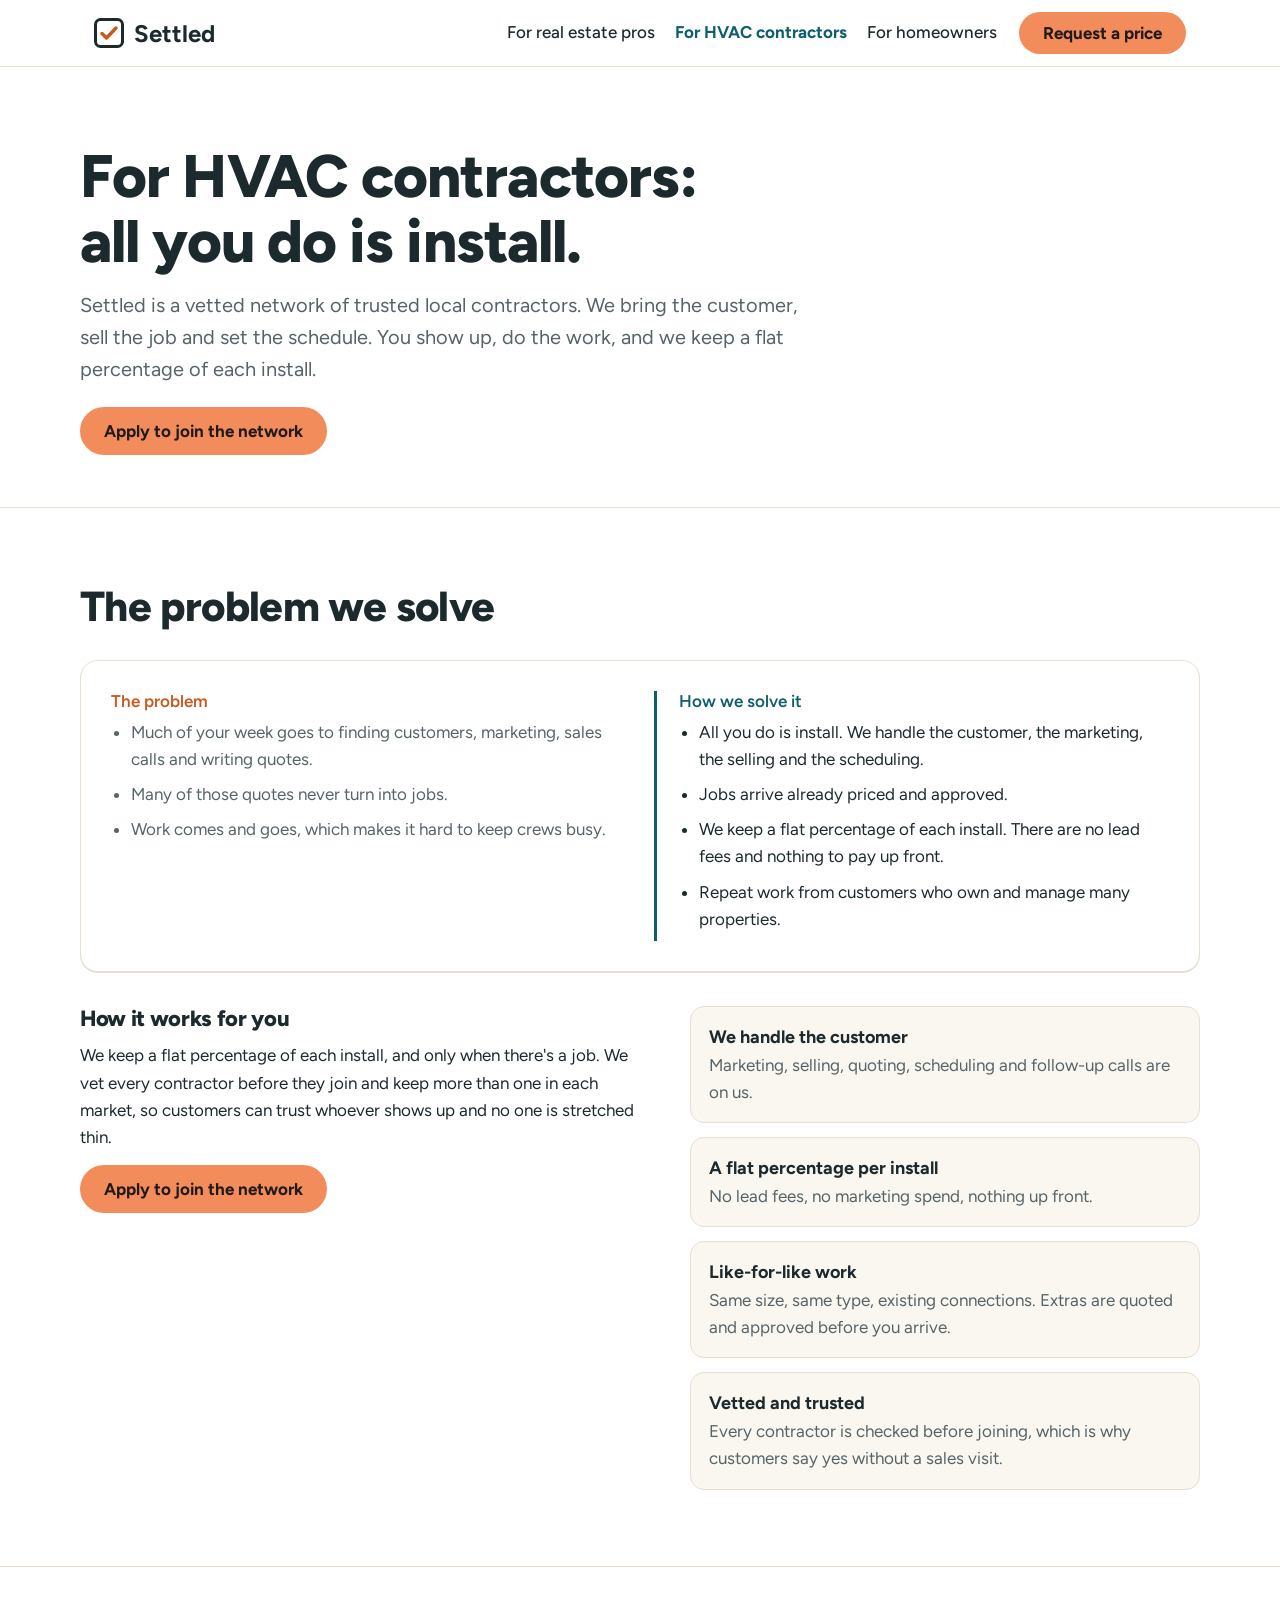
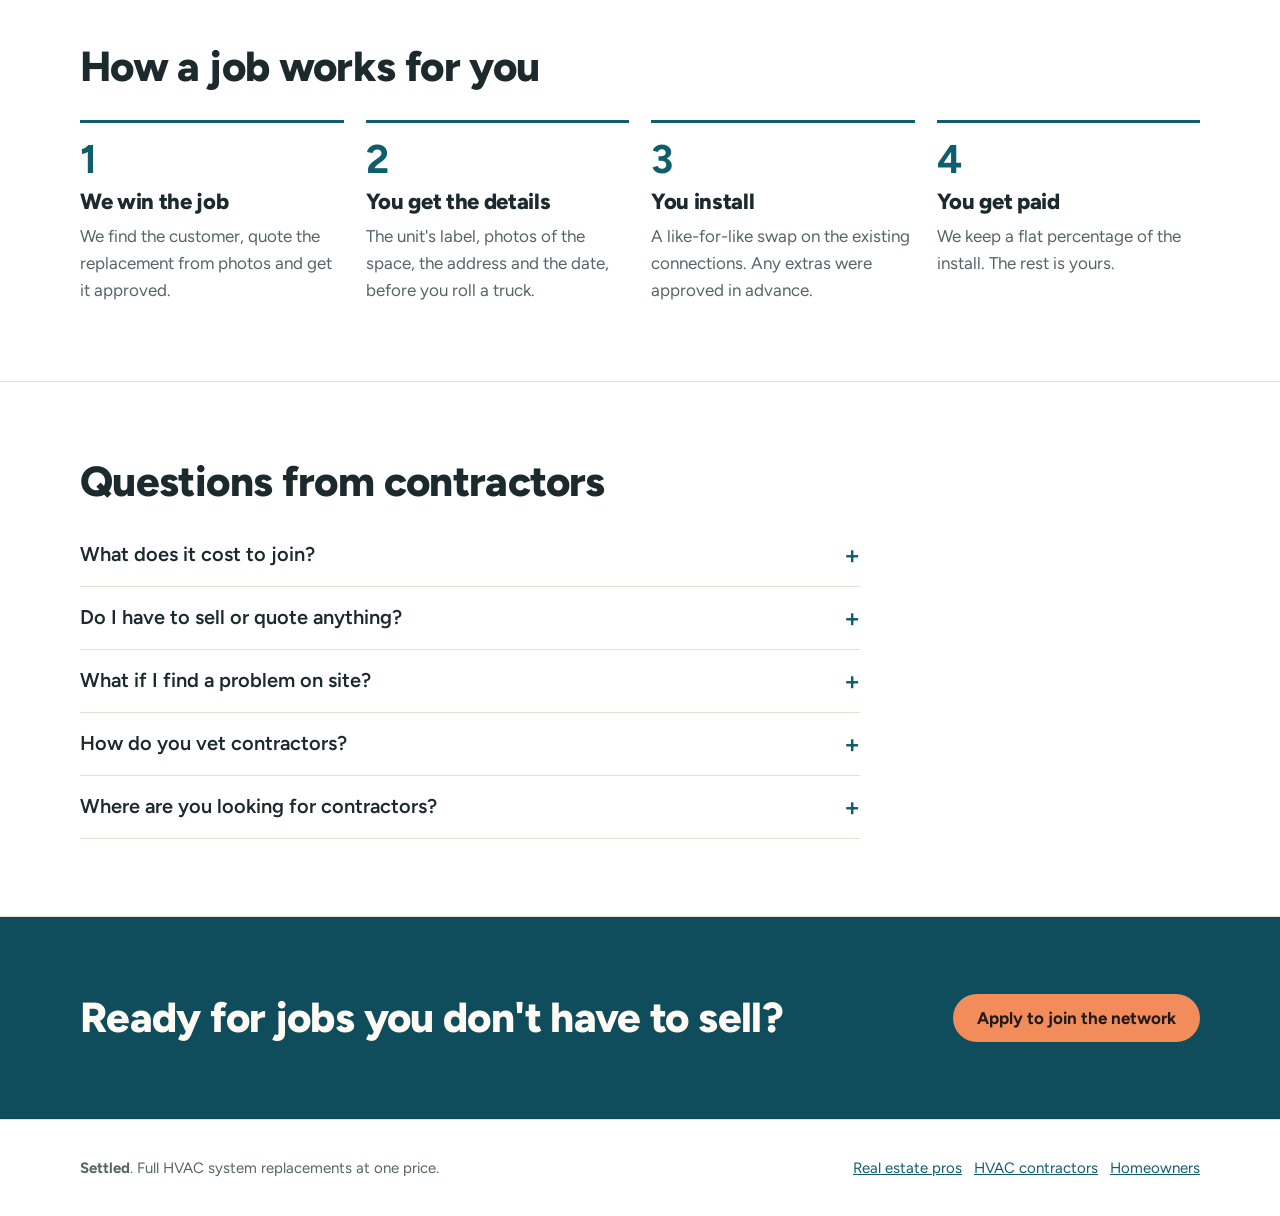
==== contractors.html @ 29189fb5 "Split into homepage, audience pages and a request page Co-Authored-By: Claude Opus 5.5 <noreply@anth" ====
<!DOCTYPE html>
<html lang="en">
<head>
<meta charset="utf-8">
<meta name="viewport" content="width=device-width, initial-scale=1">
<meta name="color-scheme" content="light only">
<title>For HVAC Contractors | Settled</title>
<meta name="description" content="Join a vetted network of HVAC contractors. We handle the customer; you install.">
<link rel="preconnect" href="https://fonts.googleapis.com">
<link rel="preconnect" href="https://fonts.gstatic.com" crossorigin>
<link href="https://fonts.googleapis.com/css2?family=Figtree:wght@400;500;600;700;800&display=swap" rel="stylesheet">
<link rel="stylesheet" href="styles.css">
</head>
<body>

<header>
  <div class="nav">
    <a class="logo" href="index.html" aria-label="Settled home">
      <svg width="30" height="30" viewBox="0 0 30 30" aria-hidden="true"><rect x="1.5" y="1.5" width="27" height="27" rx="5" fill="none" stroke="currentColor" stroke-width="3"/><path d="M8 15.5l4.5 4.5L22 10" fill="none" stroke="var(--copper)" stroke-width="3.4" stroke-linecap="round" stroke-linejoin="round"/></svg>
      Settled
    </a>
    <nav aria-label="Main">
      <a href="real-estate.html"><span class="l">For real estate pros</span><span class="s">Real estate</span></a>
      <a href="contractors.html" aria-current="page"><span class="l">For HVAC contractors</span><span class="s">Contractors</span></a>
      <a href="homeowners.html"><span class="l">For homeowners</span><span class="s">Homeowners</span></a>
    </nav>
    <a class="btn main" href="request.html">Request a price</a>
  </div>
</header>

<main>
<section class="band phero">
  <div class="wrap">
    <h1>For HVAC contractors: all you do is install.</h1>
    <p class="lead">Settled is a vetted network of trusted local contractors. We bring the customer, sell the job and set the schedule. You show up, do the work, and we keep a flat percentage of each install.</p>
    <div class="acts"><a class="btn main" href="request.html#contractor">Apply to join the network</a></div>
  </div>
</section>

<section class="band steel" id="contractors">
  <div class="wrap">
    <h2>The problem we solve</h2>
    <div class="pb">
      <article>
        <div class="pb-cols">
          <div class="was">
            <h4>The problem</h4>
            <ul>
              <li>Much of your week goes to finding customers, marketing, sales calls and writing quotes.</li>
              <li>Many of those quotes never turn into jobs.</li>
              <li>Work comes and goes, which makes it hard to keep crews busy.</li>
            </ul>
          </div>
          <div class="now">
            <h4>How we solve it</h4>
            <ul>
              <li>All you do is install. We handle the customer, the marketing, the selling and the scheduling.</li>
              <li>Jobs arrive already priced and approved.</li>
              <li>We keep a flat percentage of each install. There are no lead fees and nothing to pay up front.</li>
              <li>Repeat work from customers who own and manage many properties.</li>
            </ul>
          </div>
        </div>
      </article>
    </div>
    <div class="pros" style="margin-top:34px">
      <div>
        <h3>How it works for you</h3>
        <p style="margin-top:10px">We keep a flat percentage of each install, and only when there's a job. We vet every contractor before they join and keep more than one in each market, so customers can trust whoever shows up and no one is stretched thin.</p>
        <a class="btn main" href="request.html#contractor">Apply to join the network</a>
      </div>
      <ul>
        <li><strong>We handle the customer</strong><span>Marketing, selling, quoting, scheduling and follow-up calls are on us.</span></li>
        <li><strong>A flat percentage per install</strong><span>No lead fees, no marketing spend, nothing up front.</span></li>
        <li><strong>Like-for-like work</strong><span>Same size, same type, existing connections. Extras are quoted and approved before you arrive.</span></li>
        <li><strong>Vetted and trusted</strong><span>Every contractor is checked before joining, which is why customers say yes without a sales visit.</span></li>
      </ul>
    </div>
  </div>
</section>

<section class="band" id="flow">
  <div class="wrap">
    <h2>How a job works for you</h2>
    <ol class="steps">
      <li><h3>We win the job</h3><p>We find the customer, quote the replacement from photos and get it approved.</p></li>
      <li><h3>You get the details</h3><p>The unit's label, photos of the space, the address and the date, before you roll a truck.</p></li>
      <li><h3>You install</h3><p>A like-for-like swap on the existing connections. Any extras were approved in advance.</p></li>
      <li><h3>You get paid</h3><p>We keep a flat percentage of the install. The rest is yours.</p></li>
    </ol>
  </div>
</section>

<section class="band steel" id="faq">
  <div class="wrap">
    <h2>Questions from contractors</h2>
    <div class="faq">
      <details><summary>What does it cost to join?</summary><p>Nothing up front. We keep a flat percentage of each install, and only when there's a job.</p></details>
      <details><summary>Do I have to sell or quote anything?</summary><p>No. We handle the customer from the first photo to the approved price. You get a job that's ready to install.</p></details>
      <details><summary>What if I find a problem on site?</summary><p>Tell us before you go further. We explain it to the customer and quote any extra work for their approval.</p></details>
      <details><summary>How do you vet contractors?</summary><p>We check licensing and the quality of past work before anyone joins, because customers say yes to a price without meeting you first.</p></details>
      <details><summary>Where are you looking for contractors?</summary><p>We're starting in a small number of local markets. Apply with your service area and we'll tell you where we are.</p></details>
    </div>
  </div>
</section>

<section class="band field cta">
  <div class="wrap">
    <h2>Ready for jobs you don't have to sell?</h2>
    <div class="acts"><a class="btn main" href="request.html#contractor">Apply to join the network</a></div>
  </div>
</section>
</main>

<footer>
  <div class="wrap">
    <span><b>Settled</b>. Full HVAC system replacements at one price.</span>
    <span><a href="real-estate.html">Real estate pros</a> &nbsp; <a href="contractors.html">HVAC contractors</a> &nbsp; <a href="homeowners.html">Homeowners</a></span>
  </div>
</footer>

</body>
</html>
---- styles.css ----
/* VOICE: warm, sure and plain. A trusted local pro who tells you the number and keeps it.
   IDEA: the equipment rating plate. The label on the old unit is the input; one fixed price is the output.
   PICTURE: a riveted data plate feeding a quote ticket stamped "Price locked".
   COLOUR and TYPE: warm white and sand, deep teal (cool air) as the field, apricot (warm air) as the accent. Figtree, heavy for headings.
   LAYOUT: headline over a full-width plate-to-price band, then plain sections in one 1120px column, teal bands for the two asks. */
:root{color-scheme:light;
  --bg:#ffffff;
  --steel:#faf6f0;
  --line:#e8ded1;
  --ink:#1c2a2e;
  --soft:#566468;
  --blue:#0f5e6e;
  --field:#0f4c5c;
  --copper:#c9581f;
  --btn:#f28c5b;--btn-ink:#1f1a17;
  --on-field:#fffaf3}
:root,:root[data-theme=light],:root[data-theme=dark],html[style]{color-scheme:light !important}
*{box-sizing:border-box;min-width:0}
html{scroll-padding-top:72px;scroll-behavior:smooth}
body{margin:0;background:var(--bg);color:var(--ink);font:17px/1.6 Figtree,system-ui,sans-serif;overflow-x:clip;font-variant-numeric:tabular-nums}
h1,h2,h3{font-family:Figtree,system-ui,sans-serif;font-weight:800;letter-spacing:-.015em;line-height:1.08;text-wrap:balance;margin:0}
h1{font-size:clamp(38px,5.6vw,60px)}
h2{font-size:clamp(30px,3.6vw,42px);margin-bottom:14px}
h3{font-size:22px;line-height:1.2}
p{margin:0 0 14px;max-width:64ch}
a{color:var(--blue)}
.wrap{max-width:1120px;margin:0 auto}
.band{padding:clamp(44px,6vw,88px) max(5vw,18px)}
.steel{background:var(--bg)}
main>.band+.band{border-top:1px solid var(--line)}
.field{background:var(--field);color:var(--on-field)}
.field p,.field li{color:#dcecea}
.lead{font-size:20px;color:var(--soft);max-width:56ch}
.field .lead{color:#dcecea}
.btn{display:inline-flex;align-items:center;justify-content:center;min-height:48px;padding:0 22px;border-radius:999px;font:700 17px Figtree,system-ui,sans-serif;text-decoration:none;border:2px solid transparent;cursor:pointer}
.btn.main{background:var(--btn);color:var(--btn-ink)}
.btn.main:hover{background:#f59f76}
.btn.ghost{border-color:currentColor;color:var(--ink);background:none}
.field .btn.ghost{color:#fff}
:focus-visible{outline:3px solid var(--btn);outline-offset:3px}

/* nav */
header{position:sticky;top:0;z-index:5;background:color-mix(in srgb,var(--bg) 92%,transparent);backdrop-filter:blur(8px);border-bottom:1px solid var(--line)}
.nav{display:flex;align-items:center;gap:22px;flex-wrap:wrap;padding:12px max(5vw,18px);max-width:1220px;margin:0 auto}
.logo{display:flex;align-items:center;gap:10px;font:700 24px Figtree,system-ui,sans-serif;color:var(--ink);text-decoration:none;margin-right:auto}
.nav nav{display:flex;gap:20px;flex-wrap:wrap}
.nav nav a{color:var(--ink);text-decoration:none;font-weight:500}
.nav nav a:hover{color:var(--blue)}
.nav .s{display:none}
.nav .btn{min-height:42px}

/* hero */
.hero{padding-top:clamp(40px,6vw,80px);padding-bottom:0}
.hero .top{display:grid;grid-template-columns:minmax(0,1.25fr) minmax(0,1fr);gap:28px 56px;align-items:end}
.hero .acts{display:flex;gap:12px;flex-wrap:wrap;margin-top:22px}
.plate{margin-inline:calc(-1 * max(5vw,18px));margin-top:clamp(32px,4vw,52px);background:var(--field)}
.fig{position:relative;max-width:1120px;margin:0 auto;padding:28px max(5vw,18px) 18px}
.fig svg{display:block;width:100%;height:auto}
.note{font-size:14px;color:#b9d8d8;text-align:center;padding-bottom:16px;margin:0 auto}
#ticket{transform-box:fill-box}
@media (prefers-reduced-motion:no-preference){#ticket{animation:slide .9s .35s cubic-bezier(.2,.8,.2,1) both}}
@keyframes slide{from{opacity:0;transform:translateX(-40px)}to{opacity:1;transform:none}}

/* contrast strip */
.vs{display:grid;grid-template-columns:repeat(2,minmax(0,1fr));gap:20px;margin-top:26px}
.vs div{padding:24px;border-radius:14px;border:1px solid var(--line)}
.vs .ours{border:2px solid var(--blue)}
.vs h3{margin-bottom:10px}
.vs ul{margin:0;padding-left:20px}
.vs li{margin:6px 0}


/* problems */
.pb{display:grid;gap:22px;margin-top:30px}
.pb article{background:var(--bg);border:1px solid var(--line);border-radius:18px;box-shadow:0 1px 0 var(--line);padding:clamp(18px,3vw,30px)}
.pb h3{font-size:26px;margin-bottom:16px}
.pb h4{font:600 17px Figtree,system-ui,sans-serif;margin:0 0 6px}
.pb-cols{display:grid;grid-template-columns:repeat(2,minmax(0,1fr));gap:28px}
.pb ul{margin:0;padding-left:20px}
.pb li{margin:8px 0}
.pb .was h4{color:var(--copper)}
.pb .was li{color:var(--soft)}
.pb .now h4{color:var(--blue)}
.pb .now{border-left:3px solid var(--blue);padding-left:22px}

.roles{display:grid;grid-template-columns:repeat(3,minmax(0,1fr));gap:30px;margin-top:34px}
.roles h3,.hb h3{margin-bottom:8px}
.roles p,.hb p{color:var(--soft);margin:0}
.hb{display:grid;grid-template-columns:repeat(3,minmax(0,1fr));gap:20px;margin-top:28px}
.hb>div{background:var(--steel);border:1px solid var(--line);border-radius:16px;padding:22px}

/* steps */
.steps{list-style:none;padding:0;margin:30px 0 0;display:grid;grid-template-columns:repeat(4,minmax(0,1fr));gap:22px;counter-reset:s}
.steps li{counter-increment:s;border-top:3px solid var(--blue);padding-top:16px}
.steps li::before{content:counter(s);display:block;font:700 40px/1 Figtree,system-ui,sans-serif;color:var(--blue);margin-bottom:10px}
.steps p{color:var(--soft);margin:8px 0 0}
.send{margin-top:40px;display:grid;grid-template-columns:minmax(0,1fr) minmax(0,1.4fr);gap:28px;align-items:start}
.send ul{margin:0;padding:0;list-style:none;display:grid;gap:10px}
.send li{display:flex;gap:12px;align-items:flex-start;background:var(--steel);border:1px solid var(--line);border-radius:12px;padding:12px 14px}
.send li svg{flex:none;margin-top:3px}

/* who */
.who{display:grid;grid-template-columns:repeat(3,minmax(0,1fr));gap:34px;margin-top:28px}
.who h3{margin-bottom:8px}
.who p{color:var(--soft)}
.who .ask{font-weight:600;color:var(--ink)}

/* covers */
.cover{display:grid;grid-template-columns:repeat(2,minmax(0,1fr));gap:40px;margin-top:22px}
.cover ul{margin:10px 0 0;padding:0;list-style:none}
.cover li{padding:10px 0;border-bottom:1px solid var(--line);display:flex;gap:12px}
.cover li b{flex:none;width:22px;color:var(--blue)}
.cover .extra li b{color:var(--copper)}
.factors{margin-top:36px;padding:22px 24px;border-left:4px solid var(--copper);background:var(--steel);border-radius:0 12px 12px 0}
.factors p{margin:0}

/* example timeline */
.tl{list-style:none;margin:26px 0 0;padding:0;max-width:760px}
.tl li{display:grid;grid-template-columns:7.5em minmax(0,1fr);gap:18px;padding:14px 0;border-bottom:1px solid rgba(255,255,255,.22)}
.ex .tl li{border-bottom-color:var(--line)}.ex .tl b{color:var(--blue)}.ex .tl span,.ex .tl .price{color:var(--ink)}.ex .lead,.ex .small{color:var(--soft)}
.tl b{font:700 20px Figtree,system-ui,sans-serif;color:#fff;white-space:nowrap}
.tl span{color:#dcecea}
.tl .price{font-weight:700;color:#fff;white-space:nowrap}

/* installers */
.pros{display:grid;grid-template-columns:minmax(0,1.1fr) minmax(0,1fr);gap:48px;align-items:start}
.pros ul{margin:0;padding:0;list-style:none;display:grid;gap:14px}
.pros li{padding:16px 18px;border:1px solid var(--line);border-radius:14px;background:var(--steel)}
.pros li strong{display:block;font-size:18px}
.pros li span{color:var(--soft)}

/* faq */
.faq{max-width:780px;margin-top:20px}
.faq details{border-bottom:1px solid var(--line)}
.faq summary{cursor:pointer;padding:18px 0;font:600 20px Figtree,system-ui,sans-serif;list-style:none;display:flex;justify-content:space-between;gap:16px}
.faq summary::-webkit-details-marker{display:none}
.faq summary::after{content:"+";color:var(--blue);font-size:26px;line-height:1}
.faq details[open] summary::after{content:"\2212"}
.faq details p{color:var(--soft);padding-bottom:8px}

/* form */
.formgrid{display:grid;grid-template-columns:minmax(0,1fr) minmax(0,1.3fr);gap:48px;align-items:start}
form{background:var(--bg);color:var(--ink);border-radius:18px;padding:clamp(20px,3vw,32px);display:grid;gap:16px}
.row2{display:grid;grid-template-columns:repeat(2,minmax(0,1fr));gap:16px}
label{display:grid;gap:6px;font-weight:600;font-size:15px}
input,select,textarea{font:16px Figtree,system-ui,sans-serif;min-height:46px;padding:10px 12px;border:1px solid var(--line);border-radius:6px;background:var(--bg);color:var(--ink);width:100%}
textarea{min-height:90px;resize:vertical}
fieldset{border:0;padding:0;margin:0}
legend{font-weight:600;font-size:15px;margin-bottom:8px}
.chips{display:flex;flex-wrap:wrap;gap:8px}
.chips label{display:inline-flex;align-items:center;gap:8px;font-weight:500;border:1px solid var(--line);border-radius:6px;padding:0 14px;min-height:44px;cursor:pointer}
.chips input{width:auto;min-height:0}
.chips label:has(input:checked){border-color:var(--blue);background:color-mix(in srgb,var(--blue) 10%,transparent)}
.err{color:#c2410c;font-size:15px;min-height:1em;margin:0}
.done{display:none;padding:18px;border-radius:8px;background:var(--steel)}
.done.show{display:block}
.done p{margin:0 0 8px}
.small{font-size:14px;color:var(--soft)}
.field .small{color:#b9d8d8}

footer{padding:36px max(5vw,18px);border-top:1px solid var(--line);color:var(--soft);font-size:15px}
footer .wrap{display:flex;flex-wrap:wrap;gap:12px 28px;justify-content:space-between}

@media (max-width:900px){
  .steps{grid-template-columns:repeat(2,minmax(0,1fr))}
  .who,.roles{grid-template-columns:minmax(0,1fr);gap:24px}
  .hb{grid-template-columns:repeat(2,minmax(0,1fr))}
  .hero .top,.send,.pros,.formgrid{grid-template-columns:minmax(0,1fr)}
}
@media (max-width:600px){
  .nav nav{order:3;width:100%;flex-wrap:nowrap;overflow-x:auto;gap:18px;font-size:15px}
  .nav nav a{flex:none;padding:6px 0}
  .nav .l{display:none}.nav .s{display:inline}
  .pb .now{border-left:0;padding-left:0;border-top:3px solid var(--blue);padding-top:16px}
  .vs,.cover,.row2,.steps,.pb-cols,.hb{grid-template-columns:minmax(0,1fr)}
  .tl li{grid-template-columns:minmax(0,1fr);gap:2px}
  .lead{font-size:18px}
}

.nav nav a[aria-current=page]{color:var(--blue);font-weight:700}
.phero{padding-bottom:clamp(30px,4vw,56px)}
.phero h1{max-width:20ch}
.phero .lead{margin-top:16px}
.phero .acts{display:flex;gap:12px;flex-wrap:wrap;margin-top:22px}
.serve{display:grid;grid-template-columns:repeat(3,minmax(0,1fr));gap:20px;margin-top:28px}
.serve a{display:flex;flex-direction:column;gap:10px;padding:26px;border:1px solid var(--line);border-radius:18px;background:var(--steel);color:var(--ink);text-decoration:none}
.serve a:hover{border-color:var(--blue)}
.serve p{color:var(--soft);margin:0;flex:1}
.serve .go{font-weight:700;color:var(--blue)}
.cta .wrap{display:flex;flex-wrap:wrap;gap:20px 40px;align-items:center;justify-content:space-between}
.cta h2{margin:0}
.cta .acts{display:flex;gap:12px;flex-wrap:wrap}
@media (max-width:900px){.serve{grid-template-columns:minmax(0,1fr)}}
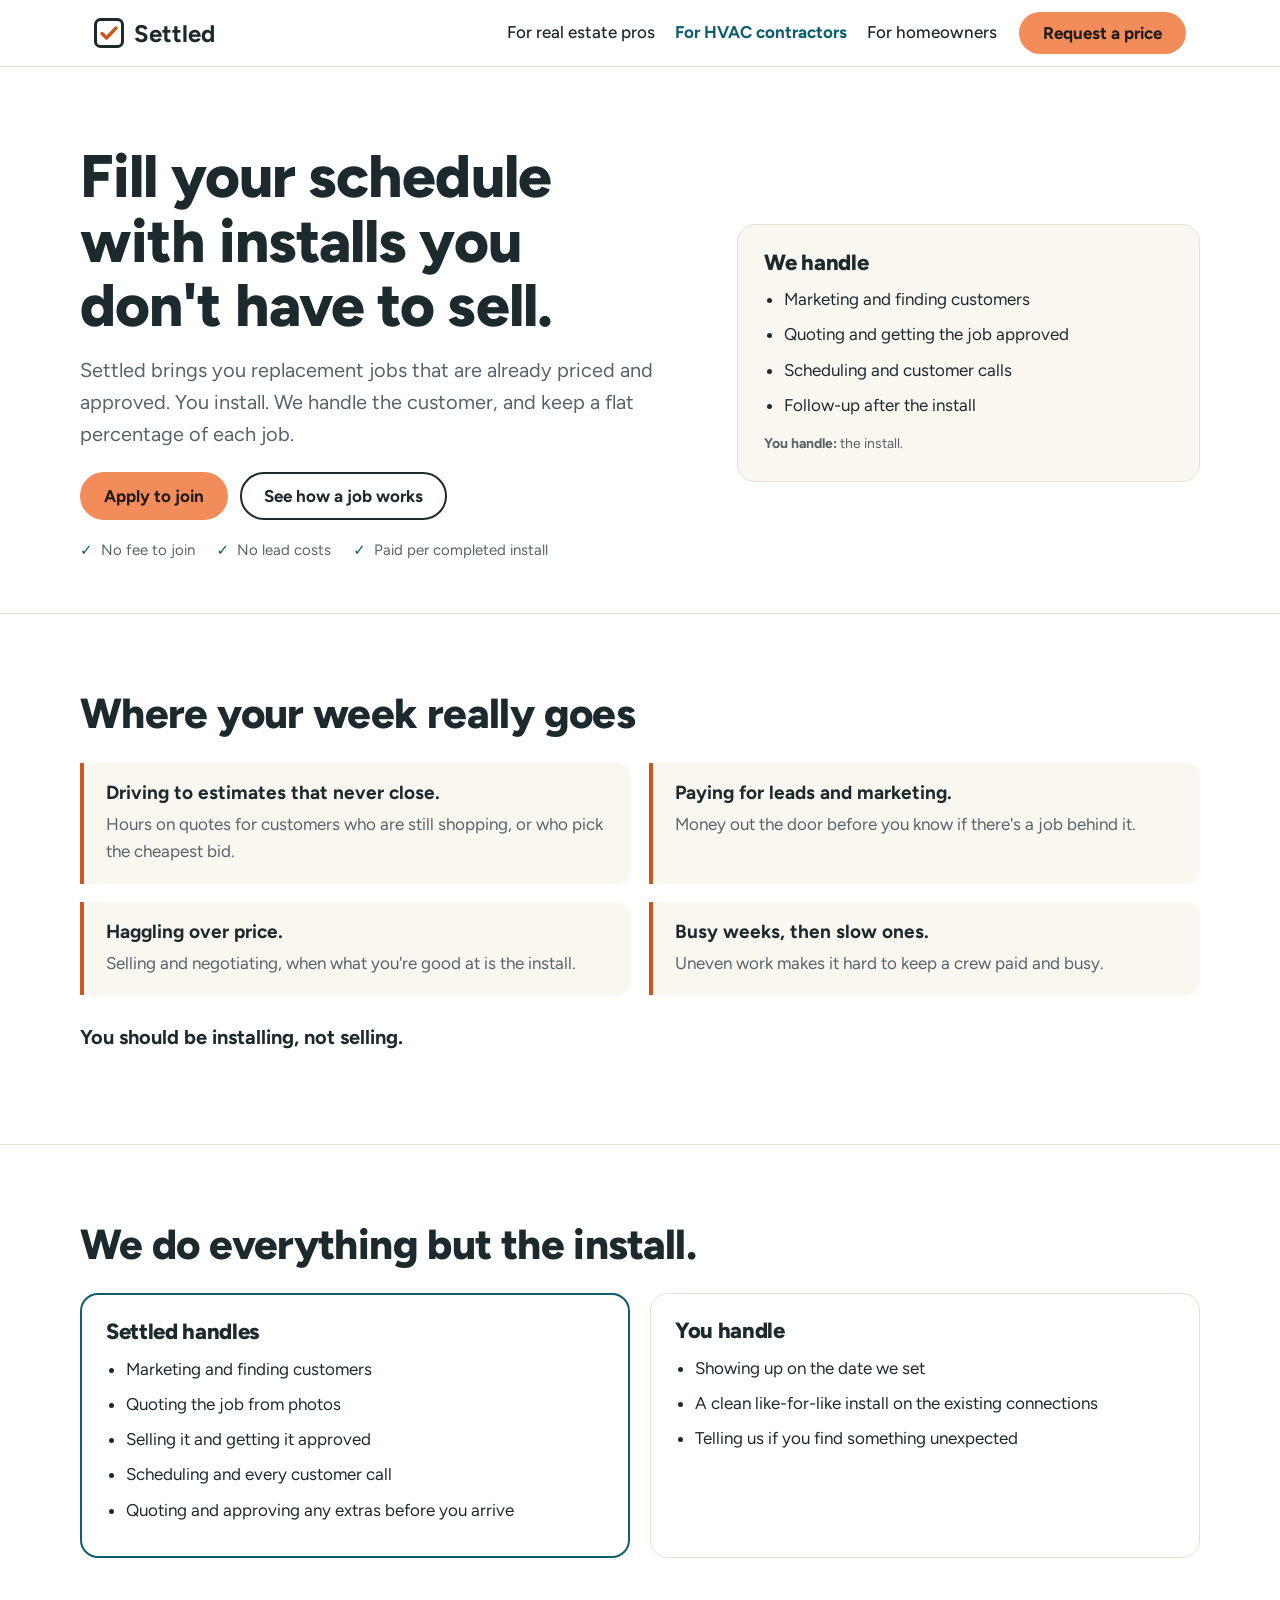
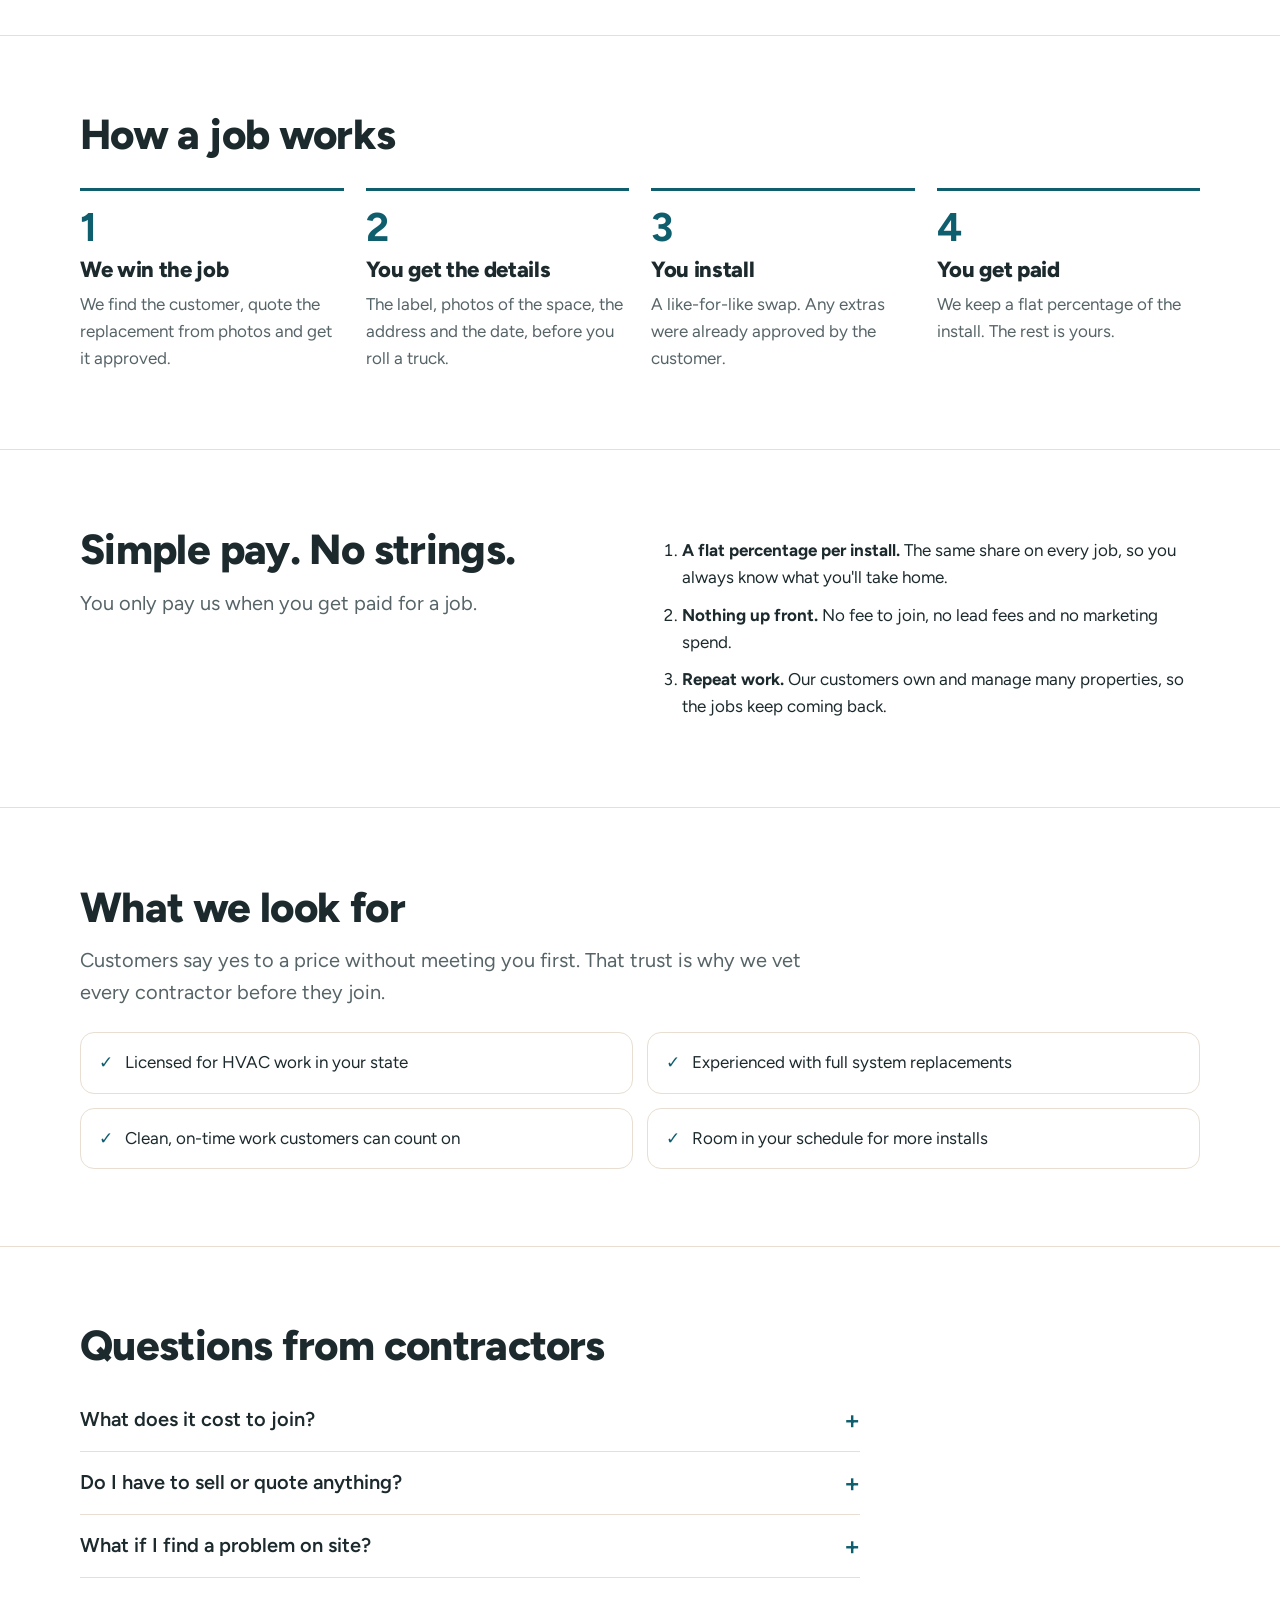
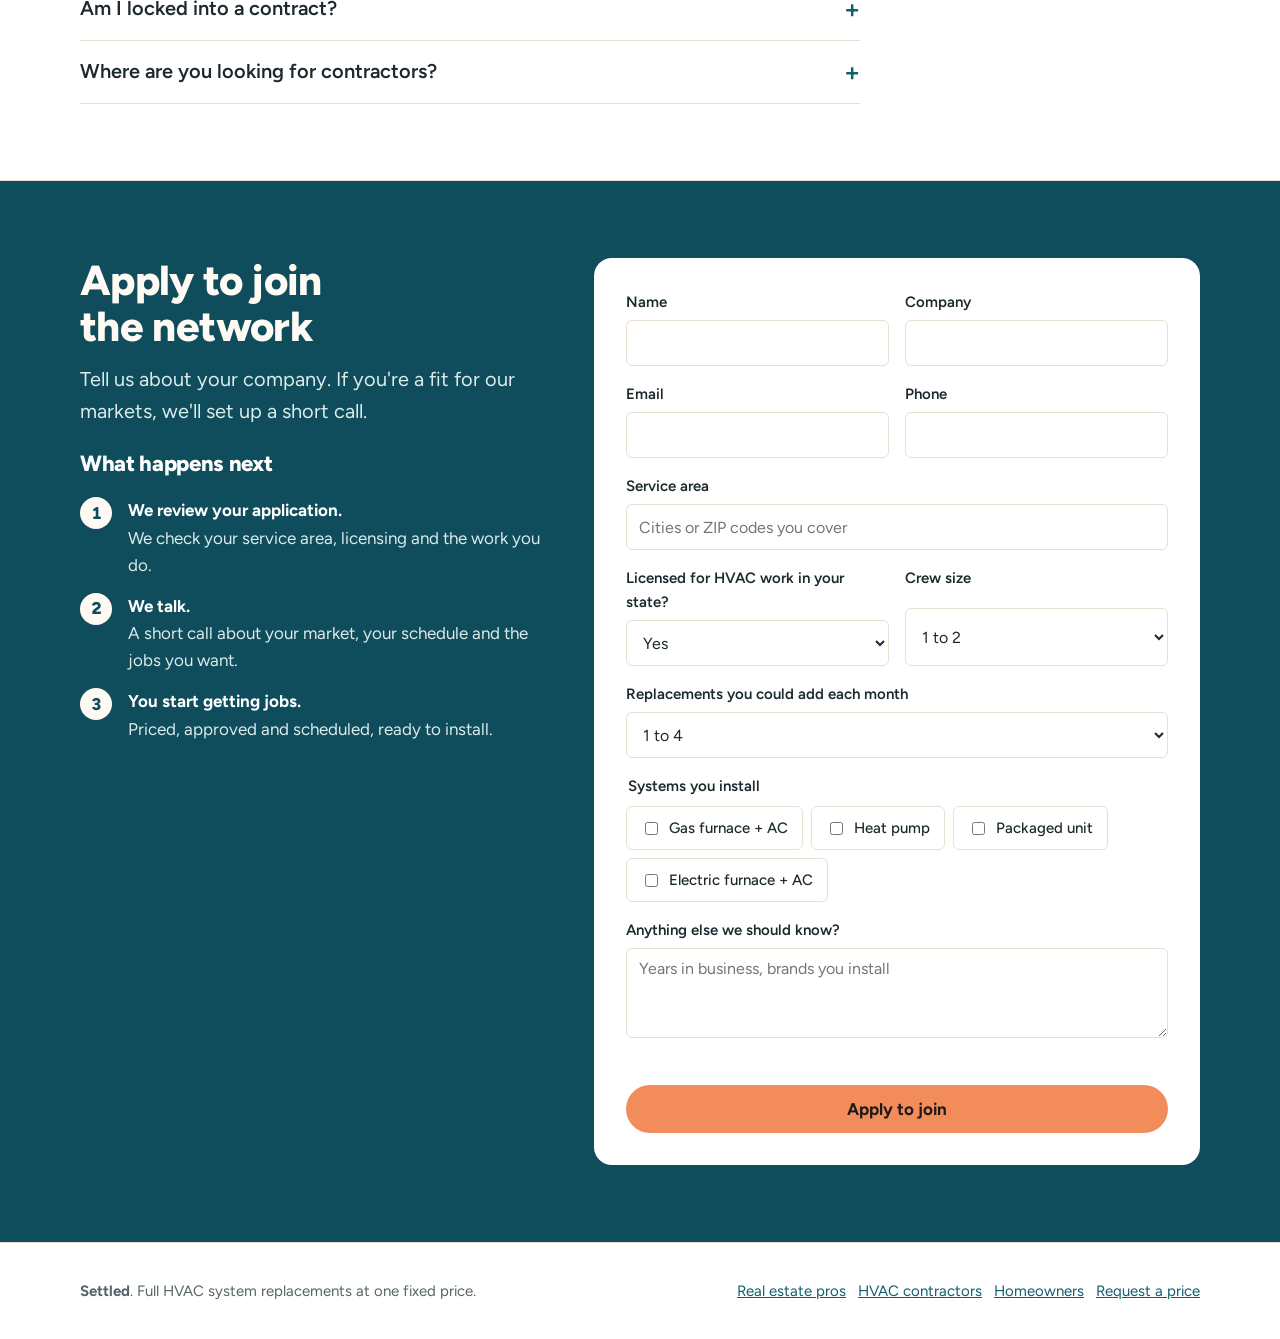
==== commit 64843a89: "Rewrite audience pages as full funnels with on-page forms Co-Authored-By: Claude Opus 5.5 <noreply@a" ====
--- a/contractors.html
+++ b/contractors.html
@@ -5,7 +5,7 @@
 <meta name="viewport" content="width=device-width, initial-scale=1">
 <meta name="color-scheme" content="light only">
 <title>For HVAC Contractors | Settled</title>
-<meta name="description" content="Join a vetted network of HVAC contractors. We handle the customer; you install.">
+<meta name="description" content="Join a vetted network of HVAC contractors. We bring the customer and sell the job; you install. Flat percentage per install, no lead fees.">
 <link rel="preconnect" href="https://fonts.googleapis.com">
 <link rel="preconnect" href="https://fonts.gstatic.com" crossorigin>
 <link href="https://fonts.googleapis.com/css2?family=Figtree:wght@400;500;600;700;800&display=swap" rel="stylesheet">
@@ -30,94 +30,156 @@
 
 <main>
 <section class="band phero">
-  <div class="wrap">
-    <h1>For HVAC contractors: all you do is install.</h1>
-    <p class="lead">Settled is a vetted network of trusted local contractors. We bring the customer, sell the job and set the schedule. You show up, do the work, and we keep a flat percentage of each install.</p>
-    <div class="acts"><a class="btn main" href="request.html#contractor">Apply to join the network</a></div>
+  <div class="wrap grid">
+    <div>
+      <h1>Fill your schedule with installs you don't have to sell.</h1>
+      <p class="lead">Settled brings you replacement jobs that are already priced and approved. You install. We handle the customer, and keep a flat percentage of each job.</p>
+      <div class="acts"><a class="btn main" href="#apply">Apply to join</a><a class="btn ghost" href="#flow">See how a job works</a></div>
+      <ul class="assure"><li>No fee to join</li><li>No lead costs</li><li>Paid per completed install</li></ul>
+    </div>
+    <aside class="hcard" aria-labelledby="we">
+      <h2 id="we">We handle</h2>
+      <ul>
+        <li>Marketing and finding customers</li>
+        <li>Quoting and getting the job approved</li>
+        <li>Scheduling and customer calls</li>
+        <li>Follow-up after the install</li>
+      </ul>
+      <p class="small"><b>You handle:</b> the install.</p>
+    </aside>
   </div>
 </section>
 
-<section class="band steel" id="contractors">
+<section class="band steel" id="pain">
   <div class="wrap">
-    <h2>The problem we solve</h2>
-    <div class="pb">
-      <article>
-        <div class="pb-cols">
-          <div class="was">
-            <h4>The problem</h4>
-            <ul>
-              <li>Much of your week goes to finding customers, marketing, sales calls and writing quotes.</li>
-              <li>Many of those quotes never turn into jobs.</li>
-              <li>Work comes and goes, which makes it hard to keep crews busy.</li>
-            </ul>
-          </div>
-          <div class="now">
-            <h4>How we solve it</h4>
-            <ul>
-              <li>All you do is install. We handle the customer, the marketing, the selling and the scheduling.</li>
-              <li>Jobs arrive already priced and approved.</li>
-              <li>We keep a flat percentage of each install. There are no lead fees and nothing to pay up front.</li>
-              <li>Repeat work from customers who own and manage many properties.</li>
-            </ul>
-          </div>
-        </div>
-      </article>
+    <h2>Where your week really goes</h2>
+    <div class="pains">
+      <div><b>Driving to estimates that never close.</b><p>Hours on quotes for customers who are still shopping, or who pick the cheapest bid.</p></div>
+      <div><b>Paying for leads and marketing.</b><p>Money out the door before you know if there's a job behind it.</p></div>
+      <div><b>Haggling over price.</b><p>Selling and negotiating, when what you're good at is the install.</p></div>
+      <div><b>Busy weeks, then slow ones.</b><p>Uneven work makes it hard to keep a crew paid and busy.</p></div>
     </div>
-    <div class="pros" style="margin-top:34px">
+    <p class="turn">You should be installing, not selling.</p>
+  </div>
+</section>
+
+<section class="band" id="split">
+  <div class="wrap">
+    <h2>We do everything but the install.</h2>
+    <div class="split">
+      <div class="us">
+        <h3>Settled handles</h3>
+        <ul>
+          <li>Marketing and finding customers</li>
+          <li>Quoting the job from photos</li>
+          <li>Selling it and getting it approved</li>
+          <li>Scheduling and every customer call</li>
+          <li>Quoting and approving any extras before you arrive</li>
+        </ul>
+      </div>
       <div>
-        <h3>How it works for you</h3>
-        <p style="margin-top:10px">We keep a flat percentage of each install, and only when there's a job. We vet every contractor before they join and keep more than one in each market, so customers can trust whoever shows up and no one is stretched thin.</p>
-        <a class="btn main" href="request.html#contractor">Apply to join the network</a>
+        <h3>You handle</h3>
+        <ul>
+          <li>Showing up on the date we set</li>
+          <li>A clean like-for-like install on the existing connections</li>
+          <li>Telling us if you find something unexpected</li>
+        </ul>
       </div>
-      <ul>
-        <li><strong>We handle the customer</strong><span>Marketing, selling, quoting, scheduling and follow-up calls are on us.</span></li>
-        <li><strong>A flat percentage per install</strong><span>No lead fees, no marketing spend, nothing up front.</span></li>
-        <li><strong>Like-for-like work</strong><span>Same size, same type, existing connections. Extras are quoted and approved before you arrive.</span></li>
-        <li><strong>Vetted and trusted</strong><span>Every contractor is checked before joining, which is why customers say yes without a sales visit.</span></li>
-      </ul>
     </div>
   </div>
 </section>
 
-<section class="band" id="flow">
+<section class="band steel" id="flow">
   <div class="wrap">
-    <h2>How a job works for you</h2>
+    <h2>How a job works</h2>
     <ol class="steps">
       <li><h3>We win the job</h3><p>We find the customer, quote the replacement from photos and get it approved.</p></li>
-      <li><h3>You get the details</h3><p>The unit's label, photos of the space, the address and the date, before you roll a truck.</p></li>
-      <li><h3>You install</h3><p>A like-for-like swap on the existing connections. Any extras were approved in advance.</p></li>
+      <li><h3>You get the details</h3><p>The label, photos of the space, the address and the date, before you roll a truck.</p></li>
+      <li><h3>You install</h3><p>A like-for-like swap. Any extras were already approved by the customer.</p></li>
       <li><h3>You get paid</h3><p>We keep a flat percentage of the install. The rest is yours.</p></li>
     </ol>
   </div>
 </section>
 
-<section class="band steel" id="faq">
+<section class="band" id="pay">
+  <div class="wrap lock">
+    <div>
+      <h2>Simple pay. No strings.</h2>
+      <p class="lead">You only pay us when you get paid for a job.</p>
+    </div>
+    <ol>
+      <li><b>A flat percentage per install.</b> The same share on every job, so you always know what you'll take home.</li>
+      <li><b>Nothing up front.</b> No fee to join, no lead fees and no marketing spend.</li>
+      <li><b>Repeat work.</b> Our customers own and manage many properties, so the jobs keep coming back.</li>
+    </ol>
+  </div>
+</section>
+
+<section class="band steel" id="fit">
+  <div class="wrap">
+    <h2>What we look for</h2>
+    <p class="lead">Customers say yes to a price without meeting you first. That trust is why we vet every contractor before they join.</p>
+    <ul class="reqs">
+      <li>Licensed for HVAC work in your state</li>
+      <li>Experienced with full system replacements</li>
+      <li>Clean, on-time work customers can count on</li>
+      <li>Room in your schedule for more installs</li>
+    </ul>
+  </div>
+</section>
+
+<section class="band" id="faq">
   <div class="wrap">
     <h2>Questions from contractors</h2>
     <div class="faq">
-      <details><summary>What does it cost to join?</summary><p>Nothing up front. We keep a flat percentage of each install, and only when there's a job.</p></details>
+      <details><summary>What does it cost to join?</summary><p>Nothing. We keep a flat percentage of each install, and only when there's a job.</p></details>
       <details><summary>Do I have to sell or quote anything?</summary><p>No. We handle the customer from the first photo to the approved price. You get a job that's ready to install.</p></details>
       <details><summary>What if I find a problem on site?</summary><p>Tell us before you go further. We explain it to the customer and quote any extra work for their approval.</p></details>
-      <details><summary>How do you vet contractors?</summary><p>We check licensing and the quality of past work before anyone joins, because customers say yes to a price without meeting you first.</p></details>
+      <details><summary>Am I locked into a contract?</summary><p>Tell us what you need when we talk. Our goal is steady work you want to keep doing.</p></details>
       <details><summary>Where are you looking for contractors?</summary><p>We're starting in a small number of local markets. Apply with your service area and we'll tell you where we are.</p></details>
     </div>
   </div>
 </section>
 
-<section class="band field cta">
-  <div class="wrap">
-    <h2>Ready for jobs you don't have to sell?</h2>
-    <div class="acts"><a class="btn main" href="request.html#contractor">Apply to join the network</a></div>
+<section class="band field" id="apply">
+  <div class="wrap formgrid">
+    <div>
+      <h2>Apply to join the network</h2>
+      <p class="lead">Tell us about your company. If you're a fit for our markets, we'll set up a short call.</p>
+      <h3 style="color:#fff;margin-top:24px">What happens next</h3>
+      <ol class="next">
+        <li><span><b>We review your application.</b> We check your service area, licensing and the work you do.</span></li>
+        <li><span><b>We talk.</b> A short call about your market, your schedule and the jobs you want.</span></li>
+        <li><span><b>You start getting jobs.</b> Priced, approved and scheduled, ready to install.</span></li>
+      </ol>
+      
+    </div>
+      <form class="leadform" data-subject="Contractor network application" novalidate>
+        <div class="row2"><label>Name<input name="name" type="text" data-label="Name" required autocomplete="name"></label><label>Company<input name="company" type="text" data-label="Company" autocomplete="organization"></label></div>
+        <div class="row2"><label>Email<input name="email" type="email" data-label="Email" required autocomplete="email"></label><label>Phone<input name="phone" type="tel" data-label="Phone" autocomplete="tel"></label></div>
+        <label>Service area<input name="area" type="text" data-label="Service area" placeholder="Cities or ZIP codes you cover"></label>
+        <div class="row2"><label>Licensed for HVAC work in your state?<select name="licensed" data-label="Licensed for HVAC work in your state?"><option>Yes</option><option>In progress</option><option>No</option></select></label><label>Crew size<select name="crew" data-label="Crew size"><option>1 to 2</option><option>3 to 5</option><option>6 to 10</option><option>More than 10</option></select></label></div>
+        <label>Replacements you could add each month<select name="capacity" data-label="Replacements you could add each month"><option>1 to 4</option><option>5 to 10</option><option>More than 10</option></select></label>
+        <fieldset><legend>Systems you install</legend><div class="chips"><label><input type="checkbox" name="systems" value="Gas furnace + AC" data-label="Systems you install"> Gas furnace + AC</label><label><input type="checkbox" name="systems" value="Heat pump" data-label="Systems you install"> Heat pump</label><label><input type="checkbox" name="systems" value="Packaged unit" data-label="Systems you install"> Packaged unit</label><label><input type="checkbox" name="systems" value="Electric furnace + AC" data-label="Systems you install"> Electric furnace + AC</label></div></fieldset>
+        <label>Anything else we should know?<textarea name="notes" data-label="Anything else we should know?" placeholder="Years in business, brands you install"></textarea></label>
+        <p class="err" role="alert"></p>
+        <button class="btn main" type="submit">Apply to join</button>
+        <div class="done" aria-live="polite">
+          <p><b>Your email is ready to send.</b> If it didn't open, email these details to <span class="addr"></span>.</p>
+          <p class="small sum"></p>
+          <button class="btn ghost copy" type="button">Copy details</button>
+        </div>
+      </form>
   </div>
 </section>
 </main>
 
 <footer>
   <div class="wrap">
-    <span><b>Settled</b>. Full HVAC system replacements at one price.</span>
-    <span><a href="real-estate.html">Real estate pros</a> &nbsp; <a href="contractors.html">HVAC contractors</a> &nbsp; <a href="homeowners.html">Homeowners</a></span>
+    <span><b>Settled</b>. Full HVAC system replacements at one fixed price.</span>
+    <span><a href="real-estate.html">Real estate pros</a> &nbsp; <a href="contractors.html">HVAC contractors</a> &nbsp; <a href="homeowners.html">Homeowners</a> &nbsp; <a href="request.html">Request a price</a></span>
   </div>
 </footer>
-
+<script src="site.js"></script>
 </body>
 </html>
--- a/styles.css
+++ b/styles.css
@@ -191,3 +191,57 @@
 .cta h2{margin:0}
 .cta .acts{display:flex;gap:12px;flex-wrap:wrap}
 @media (max-width:900px){.serve{grid-template-columns:minmax(0,1fr)}}
+
+/* funnel */
+.phero .grid{display:grid;grid-template-columns:minmax(0,1.3fr) minmax(0,1fr);gap:32px 56px;align-items:center}
+.phero h1{max-width:none}
+.assure{display:flex;flex-wrap:wrap;gap:8px 22px;margin:18px 0 0;padding:0;list-style:none;font-size:15px;color:var(--soft)}
+.assure li::before{content:"\2713";color:var(--blue);font-weight:800;margin-right:8px}
+.hcard{background:var(--steel);border:1px solid var(--line);border-radius:18px;padding:26px}
+.hcard h2{font-size:22px;margin-bottom:12px}
+.hcard ol,.hcard ul{margin:0;padding-left:20px}
+.hcard li{margin:8px 0}
+.hcard .small{margin:14px 0 0}
+.pains{display:grid;grid-template-columns:repeat(2,minmax(0,1fr));gap:18px;margin-top:26px}
+.pains div{border-left:4px solid var(--copper);background:var(--steel);border-radius:0 14px 14px 0;padding:18px 22px}
+.pains b{display:block;font-size:19px;line-height:1.3;margin-bottom:6px}
+.pains p{margin:0;color:var(--soft)}
+.turn{margin-top:26px;font-size:20px;font-weight:700}
+.split{display:grid;grid-template-columns:repeat(2,minmax(0,1fr));gap:20px;margin-top:26px}
+.split>div{border:1px solid var(--line);border-radius:18px;padding:24px}
+.split .us{border:2px solid var(--blue)}
+.split ul{margin:10px 0 0;padding-left:20px}
+.split li{margin:8px 0}
+.lock{display:grid;grid-template-columns:minmax(0,1fr) minmax(0,1fr);gap:40px;align-items:start}
+.lock ol{margin:0;padding-left:22px}
+.lock li{margin:10px 0}
+.reqs{list-style:none;padding:0;margin:24px 0 0;display:grid;grid-template-columns:repeat(2,minmax(0,1fr));gap:14px}
+.reqs li{display:flex;gap:12px;align-items:flex-start;padding:16px 18px;border:1px solid var(--line);border-radius:14px}
+.reqs li::before{content:"\2713";color:var(--blue);font-weight:800}
+.signs{list-style:none;padding:0;margin:24px 0 0;display:grid;grid-template-columns:repeat(2,minmax(0,1fr));gap:14px}
+.signs li{padding:16px 18px;border:1px solid var(--line);border-radius:14px;background:var(--steel)}
+.signs b{display:block}
+.signs span{color:var(--soft)}
+.renter{display:grid;grid-template-columns:minmax(0,1fr) minmax(0,1fr);gap:32px;align-items:start}
+.note-box{background:var(--steel);border:1px solid var(--line);border-radius:14px;padding:18px 20px;font-size:16px}
+.note-box p{margin:0 0 12px}
+.row-btns{display:flex;flex-wrap:wrap;gap:10px}
+.next{list-style:none;counter-reset:n;padding:0;margin:20px 0 0;display:grid;gap:14px}
+.next li{counter-increment:n;display:grid;grid-template-columns:36px minmax(0,1fr);gap:12px;align-items:start;color:#dcecea}
+.next li::before{content:counter(n);display:grid;place-items:center;width:32px;height:32px;border-radius:50%;background:#fffaf3;color:var(--field);font-weight:800}
+.next b{color:#fff;display:block}
+.serve .go{margin-top:6px}
+.paths{display:grid;grid-template-columns:repeat(2,minmax(0,1fr));gap:20px;margin-top:24px}
+.paths>div{background:rgba(255,255,255,.06);border:1px solid rgba(255,255,255,.18);border-radius:18px;padding:24px}
+.paths h3{color:#fff;margin-bottom:8px}
+.paths p{margin:0 0 16px}
+.why{display:grid;grid-template-columns:repeat(3,minmax(0,1fr));gap:30px;margin-top:26px}
+.why h3{margin-bottom:8px}
+.why p{color:var(--soft);margin:0}
+@media (max-width:900px){
+  .phero .grid,.lock,.renter{grid-template-columns:minmax(0,1fr)}
+  .why{grid-template-columns:minmax(0,1fr);gap:22px}
+}
+@media (max-width:600px){
+  .pains,.split,.reqs,.signs,.paths{grid-template-columns:minmax(0,1fr)}
+}
